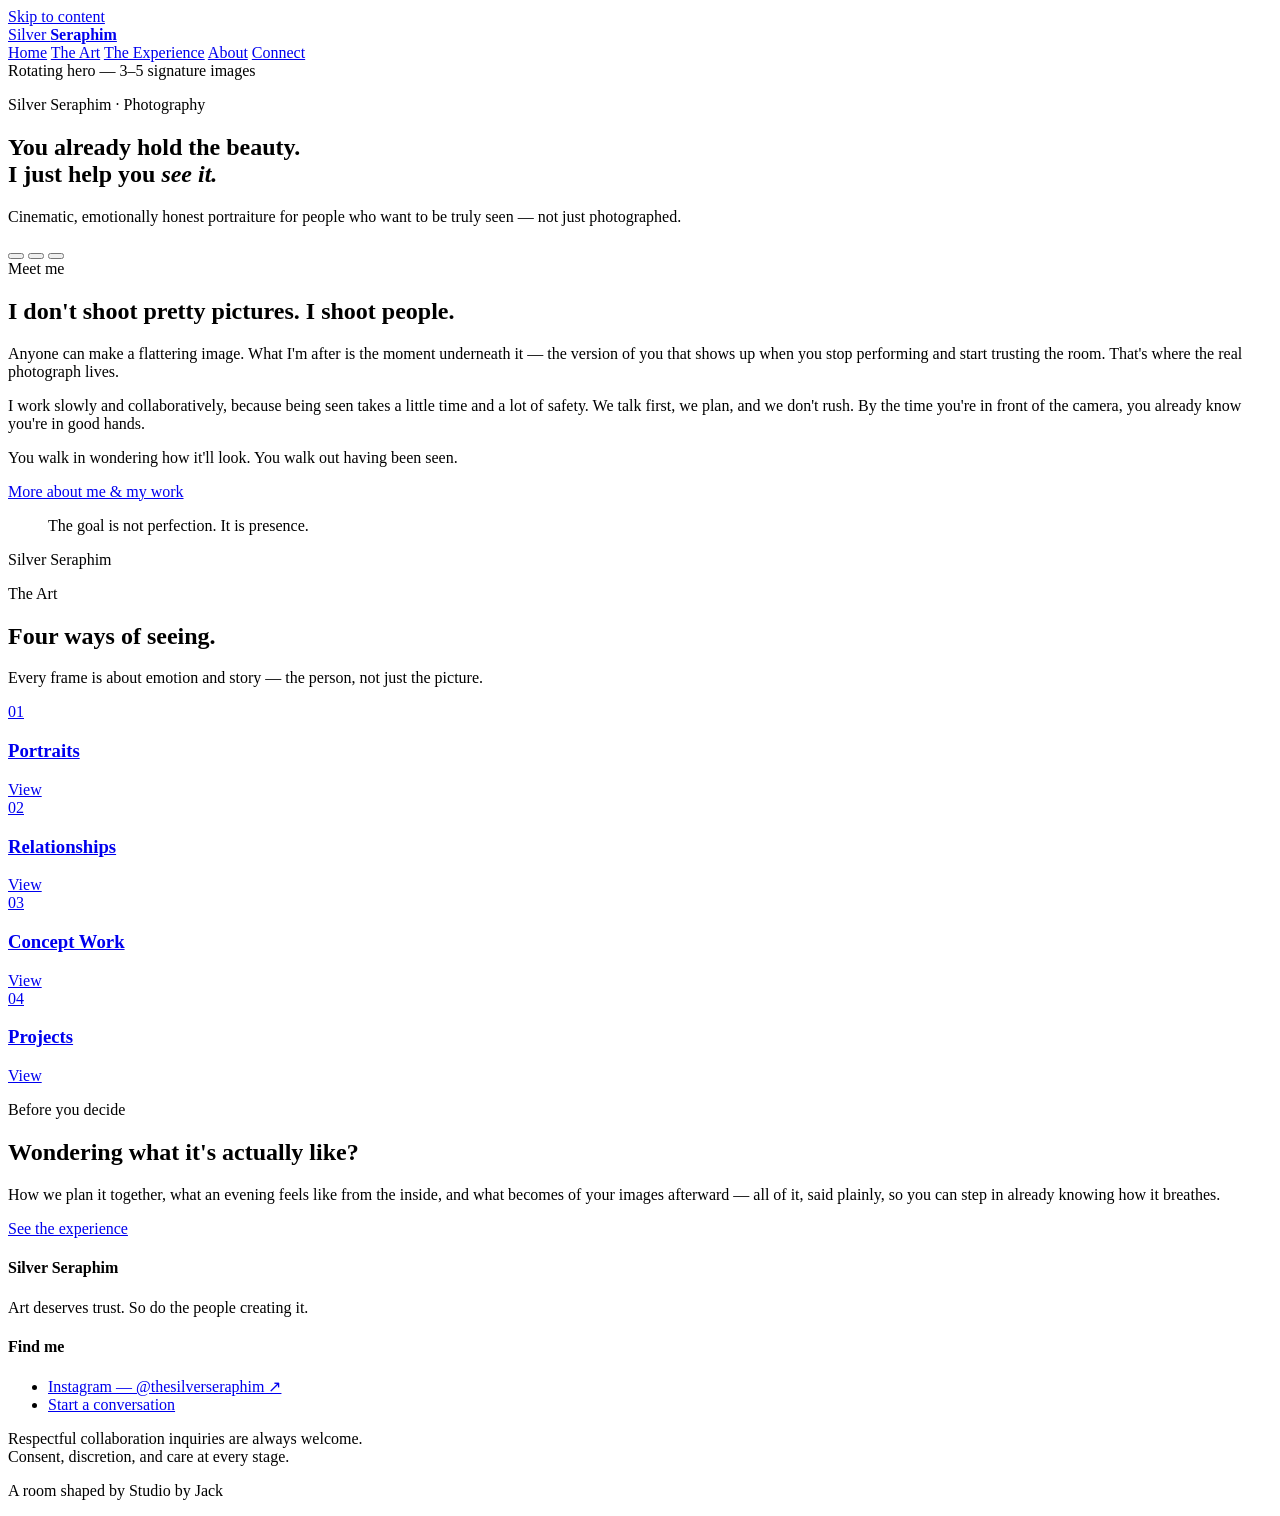
==== index.html @ 08fa0aae "Add files via upload" ====
<!DOCTYPE html>
<html lang="en">
<head>
<meta charset="UTF-8">
<meta name="viewport" content="width=device-width, initial-scale=1.0">
<title>Silver Seraphim — You, truly seen</title>
<meta name="description" content="Silver Seraphim Photography. Cinematic, emotionally honest portraiture about being seen — not just photographed.">
<link rel="preconnect" href="https://fonts.googleapis.com">
<link rel="preconnect" href="https://fonts.gstatic.com" crossorigin>
<link rel="stylesheet" href="styles.css">
</head>
<body>
<a class="skip" href="#main">Skip to content</a>

<header class="wrap">
  <div class="mast">
    <a class="name" href="index.html">Silver <b>Seraphim</b></a>
    <nav class="nav-5" aria-label="Primary">
      <a href="index.html" aria-current="page">Home</a>
      <a href="art.html">The Art</a>
      <a href="experience.html">The Experience</a>
      <a href="about.html">About</a>
      <a href="connect.html">Connect</a>
    </nav>
  </div>
</header>

<main id="main">

  <section class="hero-stage" aria-label="Featured work">
    <div class="hero-slides" id="heroSlides">
      <!-- Replace each data-empty div with: <div class="hero-slide" style="background-image:url('images/hero-1.jpg')"></div> -->
      <div class="hero-slide is-active" data-empty></div>
      <div class="hero-slide" data-empty></div>
      <div class="hero-slide" data-empty></div>
    </div>
    <div class="hero-scrim"></div>
    <span class="slot-note">Rotating hero — 3–5 signature images</span>
    <div class="wrap hero-copy">
      <p class="eyebrow">Silver Seraphim · Photography</p>
      <h1 class="display">You already hold the beauty.<br>I just help you <em>see it.</em></h1>
      <p class="lede">Cinematic, emotionally honest portraiture for people who want to be truly seen — not just photographed.</p>
    </div>
    <div class="hero-dots" id="heroDots" role="tablist" aria-label="Hero slides">
      <button role="tab" aria-current="true" aria-label="Slide 1"></button>
      <button role="tab" aria-current="false" aria-label="Slide 2"></button>
      <button role="tab" aria-current="false" aria-label="Slide 3"></button>
    </div>
  </section>

  <section class="meet" aria-labelledby="meet-h">
    <div class="wrap">
      <div class="meet-portrait" data-empty>
        <!-- <img src="images/silver-portrait.jpg" alt="Silver Seraphim"> -->
      </div>
      <div class="meet-body">
        <span class="eyebrow">Meet me</span>
        <h2 id="meet-h">I don't shoot pretty pictures. I shoot people.</h2>
        <p>Anyone can make a flattering image. What I'm after is the moment underneath it — the version of you that shows up when you stop performing and start trusting the room. That's where the real photograph lives.</p>
        <p>I work slowly and collaboratively, because being seen takes a little time and a lot of safety. We talk first, we plan, and we don't rush. By the time you're in front of the camera, you already know you're in good hands.</p>
        <p class="signoff">You walk in wondering how it'll look. You walk out having been seen.</p>
        <a class="more" href="about.html">More about me &amp; my work</a>
      </div>
    </div>
  </section>

  <section class="creed" aria-label="Statement">
    <div class="wrap">
      <blockquote class="display">The goal is not perfection. It is presence.</blockquote>
      <p class="by">Silver Seraphim</p>
    </div>
  </section>

  <section class="wrap section" id="art-preview" aria-labelledby="art-h">
    <div class="section-head">
      <span class="eyebrow">The Art</span>
      <h2 id="art-h">Four ways of seeing.</h2>
      <p class="note">Every frame is about emotion and story — the person, not just the picture.</p>
    </div>
    <div class="gal-cats">
      <a class="gal-cat" data-empty href="portraits.html">
        <div class="gal-cat-scrim"></div>
        <div class="gal-cat-label"><span class="n">01</span><h3>Portraits</h3></div>
        <span class="enter-tag">View</span>
      </a>
      <a class="gal-cat" data-empty href="relationships.html">
        <div class="gal-cat-scrim"></div>
        <div class="gal-cat-label"><span class="n">02</span><h3>Relationships</h3></div>
        <span class="enter-tag">View</span>
      </a>
      <a class="gal-cat" data-empty href="concept.html">
        <div class="gal-cat-scrim"></div>
        <div class="gal-cat-label"><span class="n">03</span><h3>Concept Work</h3></div>
        <span class="enter-tag">View</span>
      </a>
      <a class="gal-cat" data-empty href="projects.html">
        <div class="gal-cat-scrim"></div>
        <div class="gal-cat-label"><span class="n">04</span><h3>Projects</h3></div>
        <span class="enter-tag">View</span>
      </a>
    </div>
  </section>

  <section class="toward" aria-labelledby="toward-h">
    <div class="wrap">
      <p class="eyebrow">Before you decide</p>
      <h2 id="toward-h">Wondering what it's actually like?</h2>
      <p>How we plan it together, what an evening feels like from the inside, and what becomes of your images afterward — all of it, said plainly, so you can step in already knowing how it breathes.</p>
      <a class="toward-link" href="experience.html">See the experience</a>
    </div>
  </section>

</main>

<footer class="foot">
  <div class="wrap">
    <div class="foot-grid">
      <div>
        <h4>Silver Seraphim</h4>
        <p class="credo">Art deserves trust. So do the people creating it.</p>
      </div>
      <div>
        <h4>Find me</h4>
        <ul class="socials">
          <li><a href="https://instagram.com/thesilverseraphim" target="_blank" rel="noopener noreferrer">Instagram — @thesilverseraphim ↗</a></li>
          <li><a href="connect.html">Start a conversation</a></li>
        </ul>
        <p class="fine">Respectful collaboration inquiries are always welcome.<br>Consent, discretion, and care at every stage.</p>
        <p class="studio">A room shaped by Studio by Jack</p>
      </div>
    </div>
  </div>
</footer>

<script>
  (function(){
    var slides = Array.prototype.slice.call(document.querySelectorAll('#heroSlides .hero-slide'));
    var dots = Array.prototype.slice.call(document.querySelectorAll('#heroDots button'));
    if(!slides.length) return;
    var i = 0, timer;
    function go(n){
      slides[i].classList.remove('is-active');
      if(dots[i]) dots[i].setAttribute('aria-current','false');
      i = (n + slides.length) % slides.length;
      slides[i].classList.add('is-active');
      if(dots[i]) dots[i].setAttribute('aria-current','true');
    }
    function start(){ timer = setInterval(function(){ go(i+1); }, 5500); }
    function reset(){ clearInterval(timer); start(); }
    dots.forEach(function(d, idx){ d.addEventListener('click', function(){ go(idx); reset(); }); });
    if(!window.matchMedia('(prefers-reduced-motion: reduce)').matches) start();
  })();
</script>

</body>
</html>
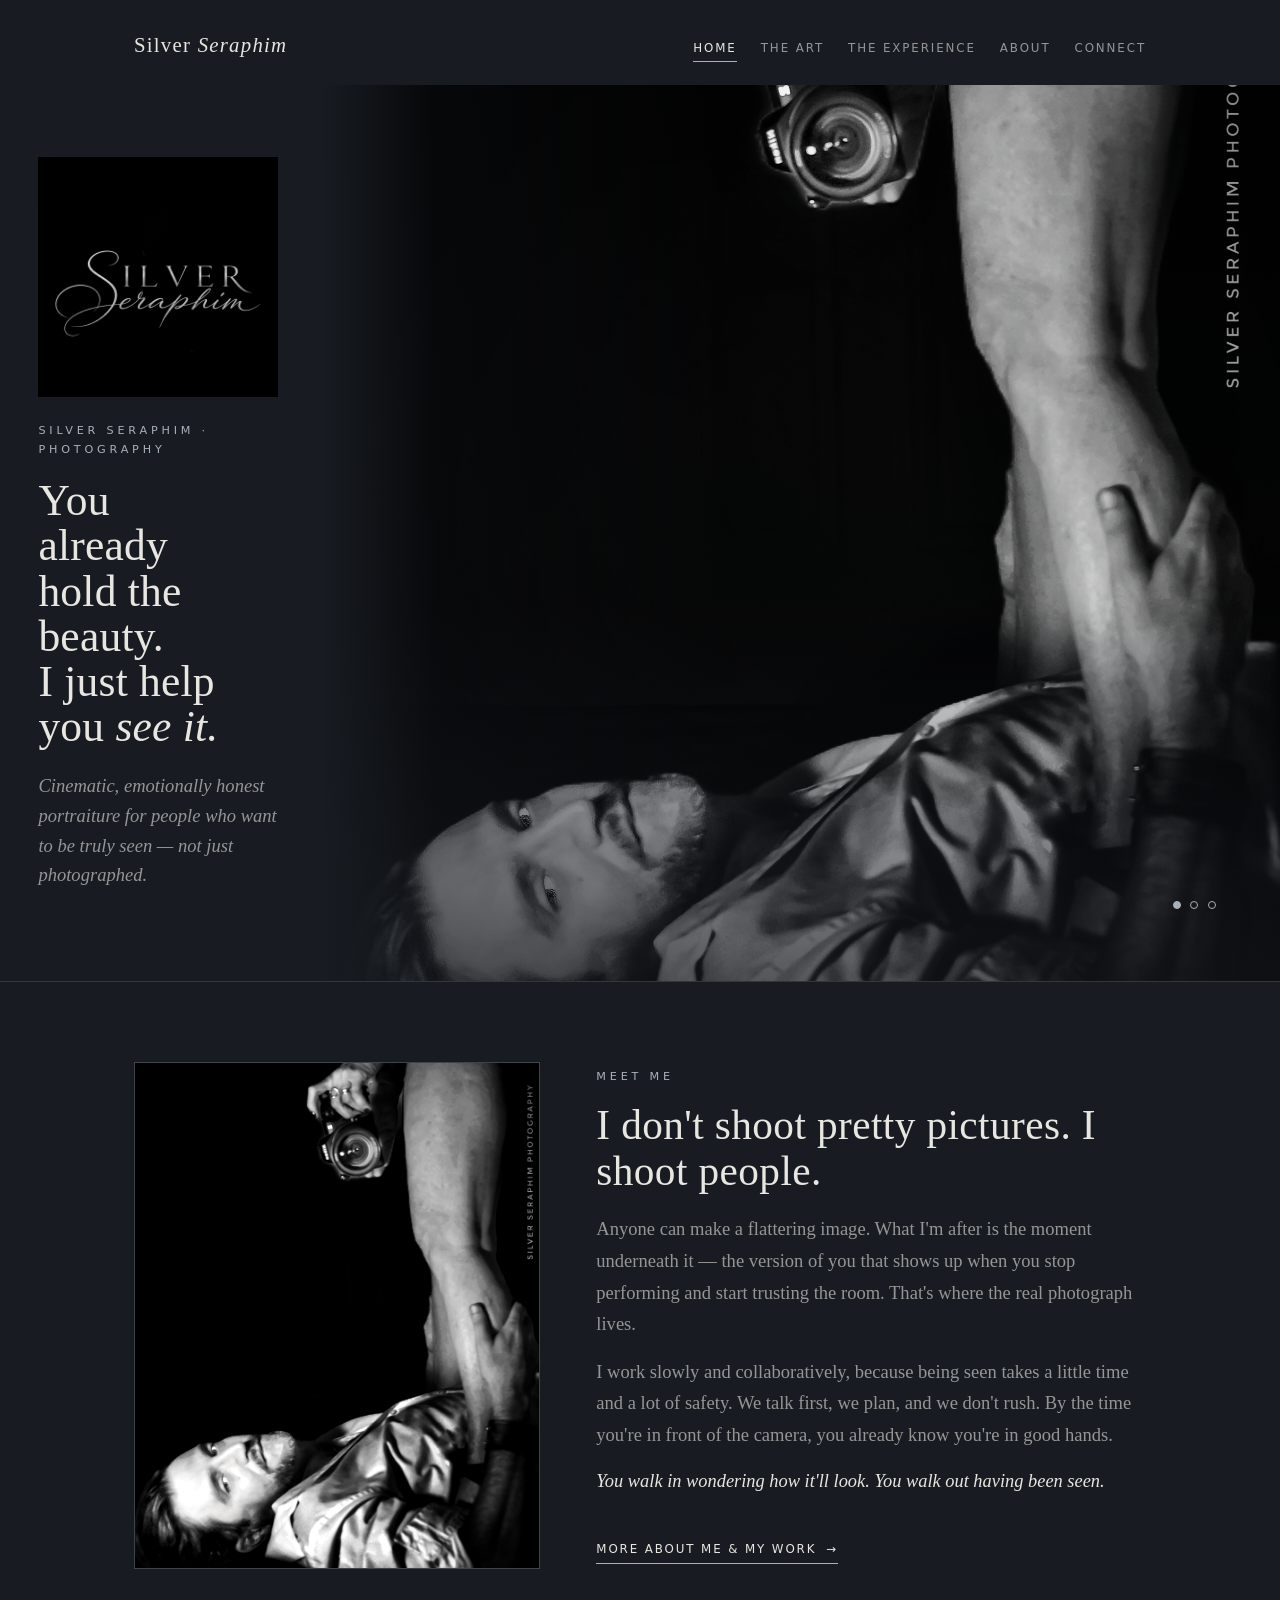
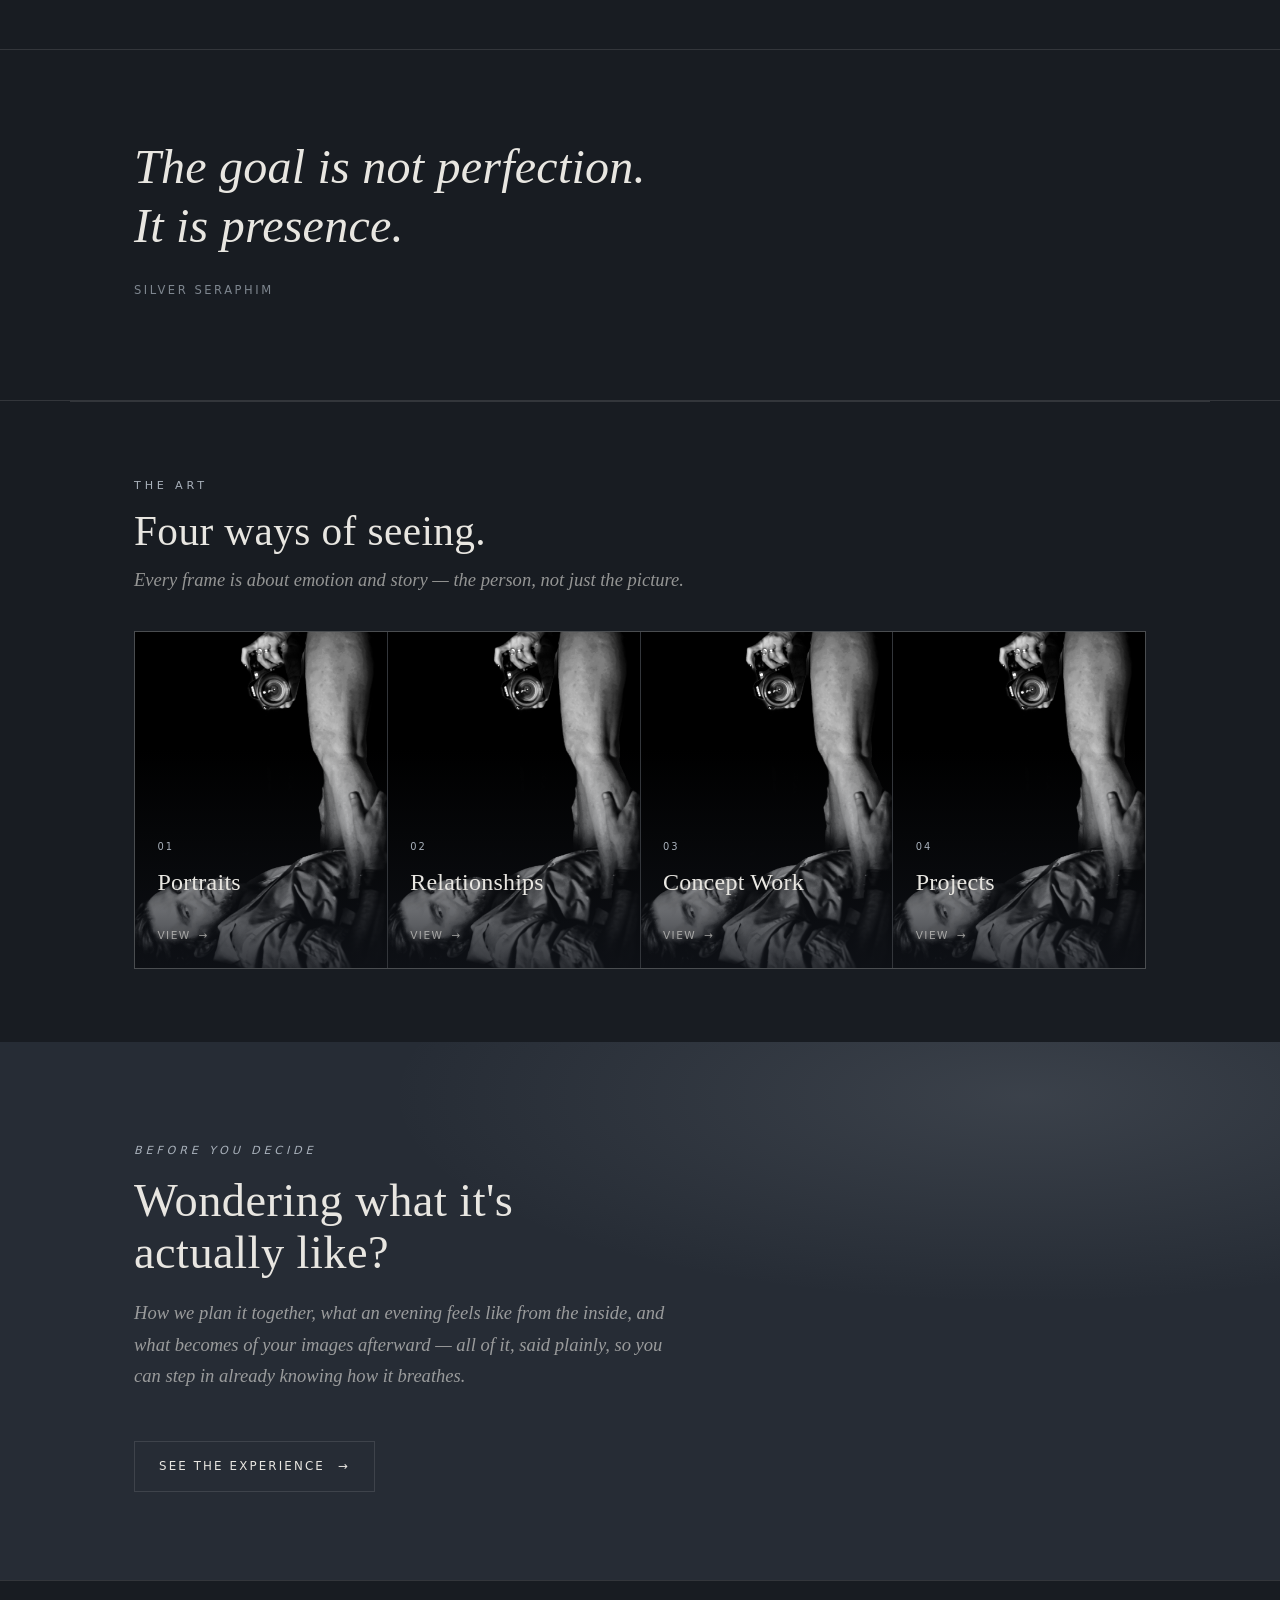
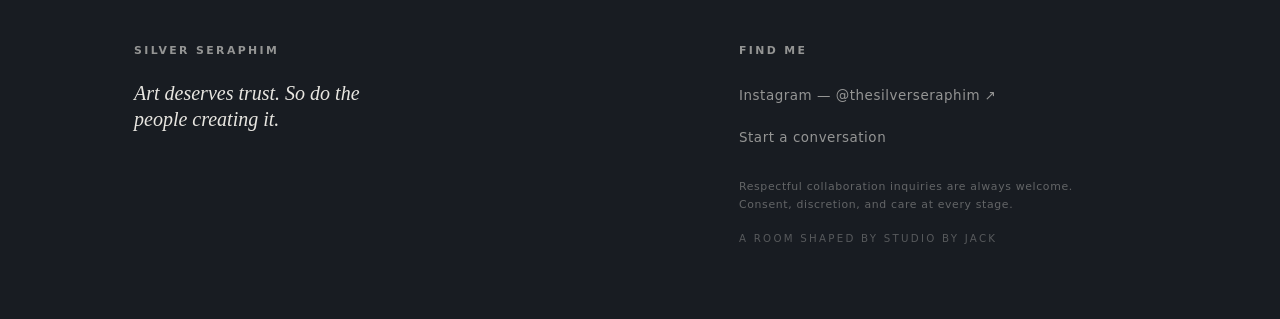
==== commit 8298ae07: "Create hero section on landing page (6a402cdf4d98cb3600087699)" ====
--- a/index.html
+++ b/index.html
@@ -29,14 +29,13 @@
 
   <section class="hero-stage" aria-label="Featured work">
     <div class="hero-slides" id="heroSlides">
-      <!-- Replace each data-empty div with: <div class="hero-slide" style="background-image:url('images/hero-1.jpg')"></div> -->
-      <div class="hero-slide is-active" data-empty></div>
-      <div class="hero-slide" data-empty></div>
-      <div class="hero-slide" data-empty></div>
+      <div class="hero-slide hero-frame-a is-active" style="background-image:url('images/perspective-hero.jpg')"></div>
+      <div class="hero-slide hero-frame-b" style="background-image:url('images/perspective-hero.jpg')"></div>
+      <div class="hero-slide hero-frame-c" style="background-image:url('images/perspective-hero.jpg')"></div>
     </div>
     <div class="hero-scrim"></div>
-    <span class="slot-note">Rotating hero — 3–5 signature images</span>
     <div class="wrap hero-copy">
+      <img class="hero-logo" src="logo-wordmark.png" alt="The Silver Seraphim">
       <p class="eyebrow">Silver Seraphim · Photography</p>
       <h1 class="display">You already hold the beauty.<br>I just help you <em>see it.</em></h1>
       <p class="lede">Cinematic, emotionally honest portraiture for people who want to be truly seen — not just photographed.</p>
@@ -50,8 +49,8 @@
 
   <section class="meet" aria-labelledby="meet-h">
     <div class="wrap">
-      <div class="meet-portrait" data-empty>
-        <!-- <img src="images/silver-portrait.jpg" alt="Silver Seraphim"> -->
+      <div class="meet-portrait image-frame image-frame-portrait">
+        <img src="images/perspective-hero.jpg" alt="Silver Seraphim portrait study">
       </div>
       <div class="meet-body">
         <span class="eyebrow">Meet me</span>
@@ -78,22 +77,26 @@
       <p class="note">Every frame is about emotion and story — the person, not just the picture.</p>
     </div>
     <div class="gal-cats">
-      <a class="gal-cat" data-empty href="portraits.html">
+      <a class="gal-cat" href="portraits.html">
+        <img class="image-frame-card-a" src="images/perspective-hero.jpg" alt="Portrait work preview">
         <div class="gal-cat-scrim"></div>
         <div class="gal-cat-label"><span class="n">01</span><h3>Portraits</h3></div>
         <span class="enter-tag">View</span>
       </a>
-      <a class="gal-cat" data-empty href="relationships.html">
+      <a class="gal-cat" href="relationships.html">
+        <img class="image-frame-card-b" src="images/perspective-hero.jpg" alt="Relationship work preview">
         <div class="gal-cat-scrim"></div>
         <div class="gal-cat-label"><span class="n">02</span><h3>Relationships</h3></div>
         <span class="enter-tag">View</span>
       </a>
-      <a class="gal-cat" data-empty href="concept.html">
+      <a class="gal-cat" href="concept.html">
+        <img class="image-frame-card-c" src="images/perspective-hero.jpg" alt="Concept work preview">
         <div class="gal-cat-scrim"></div>
         <div class="gal-cat-label"><span class="n">03</span><h3>Concept Work</h3></div>
         <span class="enter-tag">View</span>
       </a>
-      <a class="gal-cat" data-empty href="projects.html">
+      <a class="gal-cat" href="projects.html">
+        <img class="image-frame-card-d" src="images/perspective-hero.jpg" alt="Project work preview">
         <div class="gal-cat-scrim"></div>
         <div class="gal-cat-label"><span class="n">04</span><h3>Projects</h3></div>
         <span class="enter-tag">View</span>
--- a/styles.css
+++ b/styles.css
@@ -0,0 +1,443 @@
+/* =========================================================
+   SILVER SERAPHIM — shared design system
+   Capturing art intentionally. Revealing the beauty within.
+   Her own world: moonlight on slate. Cool, austere, reverent.
+   Three rooms: the image (public) → the threshold → Deeper.
+   NOT Jack's Ink/Bone/Oxblood. Where he is candle, she is moonlight.
+   ========================================================= */
+
+@import url('https://fonts.googleapis.com/css2?family=Cormorant+Garamond:ital,wght@0,300;0,400;0,500;1,300;1,400&family=Lora:ital,wght@0,400;0,500;1,400&family=Montserrat:wght@300;400;500;600&display=swap');
+
+:root{
+  /* moonlight on slate — her ground */
+  --slate:      #181C22;   /* deep cool ground */
+  --slate-2:    #1F242C;   /* lifted panel */
+  --slate-3:    #262C35;   /* card */
+  --oyster:     #E8E6E1;   /* cool off-white text (NOT warm bone) */
+  --oyster-dim: rgba(232,230,225,0.60);
+  --oyster-faint:rgba(232,230,225,0.12);
+  --oyster-subtle:rgba(232,230,225,0.05);
+  /* silver restraint — the single accent. pewter, not chrome, never gold */
+  --silver:     #A8B0BA;   /* cool pewter */
+  --silver-lo:  #7E868F;   /* recessed */
+  --silver-glow:rgba(168,176,186,0.16);
+  --rule:       rgba(232,230,225,0.13);
+
+  --serif: 'Cormorant Garamond', Georgia, serif;
+  --read:  'Lora', Georgia, serif;
+  --sans:  'Montserrat', system-ui, sans-serif;
+
+  --measure: 38rem;
+  --gutter: clamp(1.25rem, 5vw, 4rem);
+  --max-w: 1140px;
+  --ease: cubic-bezier(.22,.7,.2,1);
+}
+
+*{box-sizing:border-box}
+html{-webkit-text-size-adjust:100%}
+body{
+  margin:0;background:var(--slate);color:var(--oyster);
+  font-family:var(--read);
+  font-size:clamp(1.02rem,.97rem + .3vw,1.16rem);line-height:1.7;
+  -webkit-font-smoothing:antialiased;text-rendering:optimizeLegibility;
+}
+::selection{background:var(--silver);color:var(--slate)}
+a{color:inherit}
+img{max-width:100%;display:block}
+
+/* type roles */
+.eyebrow{
+  font-family:var(--sans);font-weight:500;font-size:.7rem;
+  letter-spacing:.34em;text-transform:uppercase;color:var(--silver);
+}
+.display{
+  font-family:var(--serif);font-weight:300;line-height:1.04;letter-spacing:.005em;
+}
+em,.italic{font-style:italic}
+
+.wrap{width:100%;max-width:var(--max-w);margin-inline:auto;padding-inline:var(--gutter)}
+.read{max-width:var(--measure)}
+
+.skip{position:absolute;left:-999px;top:0;background:var(--oyster);color:var(--slate);padding:.6rem 1rem;z-index:60}
+.skip:focus{left:.5rem;top:.5rem}
+
+/* ---- masthead ---- */
+.mast{display:flex;align-items:baseline;justify-content:space-between;gap:1.5rem;
+  padding-block:1.7rem 1.4rem;border-bottom:1px solid var(--rule)}
+.mast a{text-decoration:none}
+.mast .name{font-family:var(--serif);font-weight:400;font-size:1.3rem;letter-spacing:.06em}
+.mast .name b{font-weight:400;font-style:italic}
+.mast nav{display:flex;gap:1.7rem;font-family:var(--sans);font-size:.74rem;
+  letter-spacing:.16em;text-transform:uppercase}
+.mast nav a{color:var(--oyster-dim);text-decoration:none;position:relative;padding-bottom:.25rem;transition:color .3s}
+.mast nav a:hover,.mast nav a:focus-visible{color:var(--oyster)}
+.mast nav a::after{content:"";position:absolute;left:0;bottom:0;width:0;height:1px;background:var(--silver);transition:width .35s var(--ease)}
+.mast nav a:hover::after,.mast nav a:focus-visible::after{width:100%}
+.mast nav a[aria-current]{color:var(--oyster)}
+.mast nav a[aria-current]::after{width:100%}
+
+/* ---- hero ---- */
+.hero{padding-block:clamp(4rem,10vw,8rem) clamp(2.5rem,6vw,4.5rem);position:relative}
+.hero .eyebrow{margin-bottom:1.6rem}
+.hero .display{font-size:clamp(2.6rem,6.5vw,5rem);max-width:15ch}
+.hero .lede{margin-top:1.8rem;max-width:34rem;color:var(--oyster-dim);
+  font-family:var(--read);font-style:italic;font-size:clamp(1.1rem,1rem + .4vw,1.32rem)}
+.hero .tagline{margin-top:1.4rem;font-family:var(--sans);font-size:.72rem;
+  letter-spacing:.24em;text-transform:uppercase;color:var(--silver-lo)}
+
+/* ---- section frame ---- */
+.section{padding-block:clamp(3rem,6vw,4.6rem);border-top:1px solid var(--rule)}
+.section-head{margin-bottom:2.2rem}
+.section-head .eyebrow{display:block;margin-bottom:.9rem}
+.section-head h2{font-family:var(--serif);font-weight:300;font-size:clamp(1.8rem,1.3rem + 1.6vw,2.7rem);
+  margin:0;letter-spacing:.01em;line-height:1.1}
+.section-head .note{font-style:italic;color:var(--oyster-dim);margin-top:.6rem}
+
+/* ---- the creed / pull-quote ---- */
+.creed{border-top:1px solid var(--rule);border-bottom:1px solid var(--rule)}
+.creed .wrap{padding-block:clamp(3.5rem,8vw,5.5rem)}
+.creed blockquote{margin:0;font-family:var(--serif);font-weight:300;font-style:italic;
+  font-size:clamp(1.7rem,1.2rem + 2.4vw,3rem);line-height:1.22;letter-spacing:.005em;max-width:22ch}
+.creed .by{margin-top:1.6rem;font-family:var(--sans);font-size:.72rem;letter-spacing:.22em;
+  text-transform:uppercase;color:var(--silver-lo)}
+
+/* ---- expectations / promises list ---- */
+.promises{display:grid;gap:1px;background:var(--rule);border:1px solid var(--rule);margin-top:.5rem}
+@media(min-width:760px){.promises{grid-template-columns:1fr 1fr}}
+.promise{background:var(--slate-2);padding:1.7rem 1.6rem;display:flex;flex-direction:column;gap:.5rem}
+.promise h3{font-family:var(--serif);font-weight:400;font-size:1.3rem;margin:0;letter-spacing:.01em}
+.promise p{margin:0;color:var(--oyster-dim);font-size:.96rem;line-height:1.65}
+.promise .mark{font-family:var(--sans);font-size:.64rem;letter-spacing:.2em;text-transform:uppercase;color:var(--silver)}
+
+/* ---- boundaries band (the quiet legal-as-care) ---- */
+.boundaries{background:var(--slate-2)}
+.boundaries .wrap{padding-block:clamp(2.8rem,6vw,4.2rem)}
+.boundaries ul{list-style:none;margin:1.4rem 0 0;padding:0;display:grid;gap:1rem;max-width:46rem}
+.boundaries li{position:relative;padding-left:1.8rem;color:var(--oyster-dim);font-size:1rem;line-height:1.6}
+.boundaries li::before{content:"";position:absolute;left:0;top:.7rem;width:1rem;height:1px;background:var(--silver);opacity:.7}
+.boundaries li em{color:var(--oyster);font-style:italic}
+
+/* ---- the threshold acknowledgment (public → closer) ---- */
+.toward{position:relative;overflow:hidden;background:var(--slate-3)}
+.toward .wrap{padding-block:clamp(3.2rem,8vw,5.5rem);position:relative;z-index:2}
+.toward::before{content:"";position:absolute;inset:0;z-index:1;pointer-events:none;
+  background:radial-gradient(90% 70% at 80% 10%,var(--silver-glow) 0%,transparent 55%)}
+.toward .eyebrow{color:var(--silver)}
+.toward h2{font-family:var(--serif);font-weight:300;font-size:clamp(1.8rem,1.3rem + 2vw,2.9rem);
+  line-height:1.12;margin:.9rem 0 1rem;max-width:18ch;letter-spacing:.01em}
+.toward p{max-width:34rem;color:var(--oyster-dim);font-style:italic}
+.toward .toward-link{margin-top:1.9rem;display:inline-flex;align-items:center;gap:.8rem;
+  font-family:var(--sans);font-size:.74rem;letter-spacing:.18em;text-transform:uppercase;color:var(--oyster);
+  text-decoration:none;padding:.9rem 1.5rem;border:1px solid var(--oyster-faint);
+  transition:border-color .35s,background .35s,gap .35s}
+.toward .toward-link:hover,.toward .toward-link:focus-visible{border-color:var(--silver);background:var(--silver-glow);gap:1.2rem}
+.toward .toward-link::after{content:"\2192"}
+
+/* ---- footer ---- */
+.foot{background:var(--slate);border-top:1px solid var(--rule)}
+.foot .wrap{padding-block:clamp(2.8rem,6vw,3.8rem)}
+.foot-grid{display:grid;gap:2.2rem}
+@media(min-width:760px){.foot-grid{grid-template-columns:1.4fr 1fr}}
+.foot h4{font-family:var(--sans);font-size:.68rem;letter-spacing:.22em;text-transform:uppercase;color:var(--oyster-dim);margin:0 0 1.1rem;font-weight:600}
+.foot .credo{font-family:var(--serif);font-style:italic;font-size:1.25rem;max-width:24ch;line-height:1.3}
+.foot .socials{list-style:none;margin:0;padding:0;display:flex;flex-direction:column;gap:.7rem}
+.foot .socials a{text-decoration:none;color:var(--oyster-dim);font-family:var(--sans);font-size:.84rem;letter-spacing:.04em;transition:color .25s}
+.foot .socials a:hover,.foot .socials a:focus-visible{color:var(--silver)}
+.foot .fine{margin-top:1.6rem;font-family:var(--sans);font-size:.68rem;letter-spacing:.06em;color:var(--oyster-dim);opacity:.6;line-height:1.7}
+.foot .studio{margin-top:1rem;font-family:var(--sans);font-size:.64rem;letter-spacing:.22em;text-transform:uppercase;color:var(--oyster-dim);opacity:.5}
+
+/* =========================================================
+   THRESHOLD  (closer.html)
+   ========================================================= */
+body.threshold{background:#13161B}
+.thresh-stage{min-height:76vh;display:flex;align-items:center;padding-block:clamp(3rem,9vw,6rem)}
+.thresh-inner{max-width:40rem}
+.thresh-inner .eyebrow{color:var(--silver)}
+.thresh-inner h1{font-family:var(--serif);font-weight:300;font-style:italic;
+  font-size:clamp(2.2rem,1.5rem + 3vw,3.7rem);line-height:1.1;color:var(--oyster);
+  margin:1.1rem 0 1.5rem;letter-spacing:.01em}
+.thresh-inner .say{font-size:clamp(1.06rem,1rem + .4vw,1.24rem);color:var(--oyster-dim);max-width:34rem}
+.thresh-inner .say + .say{margin-top:1.1rem}
+.thresh-inner .say em{color:var(--silver);font-style:italic}
+.cross{margin-top:2.6rem;display:flex;flex-direction:column;gap:1.1rem}
+.cross-line{display:flex;align-items:flex-start;gap:.9rem;font-style:italic;color:var(--oyster-dim);font-size:1rem}
+.cross-line::before{content:"";margin-top:.7rem;width:1.4rem;height:1px;background:var(--silver);flex:none;opacity:.7}
+.cross-actions{margin-top:2.5rem;display:flex;gap:1.5rem;align-items:center;flex-wrap:wrap}
+.enter{display:inline-flex;align-items:center;gap:.9rem;font-family:var(--sans);font-size:.78rem;
+  letter-spacing:.18em;text-transform:uppercase;color:var(--slate);background:var(--silver);
+  text-decoration:none;padding:1rem 1.7rem;transition:gap .3s var(--ease),background .3s}
+.enter:hover,.enter:focus-visible{gap:1.3rem;background:var(--oyster)}
+.enter::after{content:"\2192"}
+.stay{font-family:var(--sans);font-size:.74rem;letter-spacing:.14em;text-transform:uppercase;
+  color:var(--oyster-dim);text-decoration:none;border-bottom:1px solid transparent;padding-bottom:.15rem;transition:color .25s,border-color .25s}
+.stay:hover,.stay:focus-visible{color:var(--oyster);border-color:var(--oyster-faint)}
+
+/* =========================================================
+   DEEPER  (deeper.html) — the practice, the working intimacy
+   ========================================================= */
+body.deeper{background:#101319}
+.deeper-hero{padding-block:clamp(3rem,8vw,5.5rem) clamp(2rem,5vw,3.5rem)}
+.deeper-hero .eyebrow{color:var(--silver)}
+.deeper-hero h1{font-family:var(--serif);font-weight:300;font-size:clamp(2.6rem,1.7rem + 3.4vw,4.4rem);
+  color:var(--oyster);margin:1rem 0 1.2rem;letter-spacing:.01em;line-height:1.02}
+.deeper-hero .frame{max-width:42rem;font-style:italic;color:var(--oyster-dim);font-size:clamp(1.08rem,1rem + .4vw,1.26rem)}
+
+/* the run of show — a real timeline */
+.timeline{margin-top:.5rem;border-left:1px solid var(--rule);padding-left:0}
+.tl{position:relative;padding:1.4rem 0 1.4rem 2rem;border-bottom:1px solid var(--oyster-subtle)}
+.tl:last-child{border-bottom:none}
+.tl::before{content:"";position:absolute;left:-4px;top:1.85rem;width:7px;height:7px;border-radius:50%;background:var(--silver)}
+.tl .t{font-family:var(--sans);font-size:.7rem;letter-spacing:.16em;text-transform:uppercase;color:var(--silver)}
+.tl h3{font-family:var(--serif);font-weight:400;font-size:1.45rem;margin:.3rem 0 .3rem;letter-spacing:.01em}
+.tl p{margin:0;color:var(--oyster-dim);font-size:.96rem;line-height:1.6}
+
+/* phase cards (what to expect / after) */
+.phases{display:grid;gap:1px;background:var(--rule);border:1px solid var(--rule);margin-top:.5rem}
+@media(min-width:820px){.phases{grid-template-columns:repeat(3,1fr)}}
+.phase{background:var(--slate-2);padding:1.8rem 1.6rem;display:flex;flex-direction:column;gap:.6rem}
+.phase .n{font-family:var(--sans);font-size:.64rem;letter-spacing:.2em;text-transform:uppercase;color:var(--silver)}
+.phase h3{font-family:var(--serif);font-weight:400;font-size:1.35rem;margin:0;letter-spacing:.01em}
+.phase p{margin:0;color:var(--oyster-dim);font-size:.95rem;line-height:1.62}
+
+/* the centerpiece — between the poses */
+.between{border-top:1px solid var(--rule);border-bottom:1px solid var(--rule);background:var(--slate-2)}
+.between .wrap{padding-block:clamp(3.5rem,8vw,5.5rem);text-align:center}
+.between blockquote{margin:0 auto;font-family:var(--serif);font-weight:300;font-style:italic;
+  font-size:clamp(1.6rem,1.2rem + 2vw,2.7rem);line-height:1.24;max-width:24ch}
+.between .by{margin-top:1.4rem;font-family:var(--sans);font-size:.7rem;letter-spacing:.22em;text-transform:uppercase;color:var(--silver-lo)}
+
+.deeper-note{padding-block:clamp(2.4rem,6vw,4rem)}
+.deeper-note p{max-width:42rem;font-style:italic;color:var(--oyster-dim)}
+.deeper-note .back{margin-top:1.6rem;display:inline-flex;gap:.7rem;align-items:center;
+  font-family:var(--sans);font-size:.74rem;letter-spacing:.14em;text-transform:uppercase;color:var(--oyster-dim);
+  text-decoration:none;transition:color .25s,gap .25s}
+.deeper-note .back:hover,.deeper-note .back:focus-visible{color:var(--oyster);gap:1rem}
+.deeper-note .back::before{content:"\2190"}
+
+/* =========================================================
+   BOOKING (intake) — open-ended question FIRST, then name/email
+   ========================================================= */
+.book{border-top:1px solid var(--rule)}
+.book .wrap{padding-block:clamp(3rem,7vw,5rem)}
+.book-head h2{font-family:var(--serif);font-weight:300;font-size:clamp(1.8rem,1.3rem + 1.6vw,2.6rem);margin:0;letter-spacing:.01em}
+.book-head .eyebrow{display:block;margin-bottom:.9rem;color:var(--silver)}
+.book-head .note{font-style:italic;color:var(--oyster-dim);margin-top:.7rem;max-width:38rem}
+.intake{margin-top:2.2rem;max-width:40rem;display:flex;flex-direction:column;gap:1.5rem}
+.field label{display:block;font-family:var(--sans);font-size:.72rem;letter-spacing:.14em;text-transform:uppercase;color:var(--oyster-dim);margin-bottom:.55rem}
+.field .hint{font-family:var(--read);text-transform:none;letter-spacing:0;font-style:italic;color:var(--silver-lo);font-size:.92rem;margin-top:.2rem}
+.field input,.field textarea{width:100%;background:var(--slate-2);border:1px solid var(--rule);color:var(--oyster);
+  font-family:var(--read);font-size:1rem;padding:.85rem .95rem;transition:border-color .25s}
+.field textarea{min-height:7rem;resize:vertical;line-height:1.6}
+.field input:focus,.field textarea:focus{outline:none;border-color:var(--silver)}
+.field input::placeholder,.field textarea::placeholder{color:var(--oyster-dim);opacity:.5}
+.intake .send{align-self:flex-start;background:var(--silver);color:var(--slate);border:none;
+  font-family:var(--sans);font-size:.76rem;letter-spacing:.16em;text-transform:uppercase;
+  padding:.95rem 1.7rem;cursor:pointer;transition:background .25s}
+.intake .send:hover{background:var(--oyster)}
+.intake .privacy{font-family:var(--sans);font-size:.7rem;letter-spacing:.04em;color:var(--oyster-dim);opacity:.6;line-height:1.6}
+
+/* a11y + motion */
+:focus-visible{outline:2px solid var(--silver);outline-offset:3px}
+@media (prefers-reduced-motion:reduce){*{transition:none!important;animation:none!important}}
+@media(max-width:560px){
+  .mast{flex-direction:column;align-items:flex-start;gap:.9rem}
+  .mast nav{gap:1.2rem;flex-wrap:wrap}
+  .cross-actions{flex-direction:column;align-items:flex-start;gap:1rem}
+  .enter{width:100%;justify-content:center}
+}
+
+/* =========================================================
+   RESTRUCTURE — five-page site
+   Home (rotating hero + meet me) · The Art (galleries) ·
+   The Experience · About · Connect
+   Thesis: she sees people, so they walk away being seen.
+   ========================================================= */
+
+/* ---- five-page nav fits more items ---- */
+.mast nav.nav-5{gap:1.5rem}
+@media(max-width:840px){.mast nav.nav-5{gap:1.1rem}}
+
+/* ---- ROTATING HERO (image-ready) ---- */
+.hero-stage{
+  position:relative;min-height:clamp(30rem,82vh,52rem);
+  display:flex;align-items:stretch;overflow:hidden;
+  margin-top:-1px;
+  background:var(--slate);
+}
+.hero-slides{position:absolute;inset:0 0 0 25%;z-index:0}
+.hero-slide{
+  position:absolute;inset:0;opacity:0;
+  background-size:cover;background-position:center;
+  transition:opacity 1.6s var(--ease);
+}
+.hero-slide.is-active{opacity:1}
+.hero-frame-a{background-position:center 58%}
+.hero-frame-b{background-position:center 72%;filter:saturate(.92) contrast(1.05)}
+.hero-frame-c{background-position:center 42%;filter:saturate(.82) brightness(.92)}
+/* graceful empty state — a slate gradient "frame" until images load */
+.hero-slide[data-empty]{
+  background:
+    radial-gradient(120% 90% at 70% 20%, rgba(168,176,186,0.10) 0%, transparent 55%),
+    linear-gradient(165deg, #1F242C 0%, #13161B 70%);
+}
+.hero-scrim{
+  position:absolute;inset:0;z-index:1;pointer-events:none;
+  background:
+    linear-gradient(90deg, var(--slate) 0%, var(--slate) 25%, rgba(24,28,34,0.22) 34%, transparent 56%),
+    linear-gradient(180deg, rgba(19,22,27,0.05) 0%, rgba(19,22,27,0.12) 58%, rgba(19,22,27,0.72) 100%);
+}
+.hero-stage .hero-copy{
+  position:relative;z-index:2;width:25%;min-width:18rem;margin:0;
+  padding:clamp(2.4rem,6vw,4.5rem) clamp(1.2rem,3vw,2.6rem);
+  display:flex;flex-direction:column;justify-content:flex-end;align-items:flex-start;
+}
+.hero-logo{
+  width:min(100%,15rem);height:auto;margin:0 0 1.5rem;
+  mix-blend-mode:screen;filter:saturate(.9);
+}
+.hero-stage .display{font-size:clamp(2.15rem,3.4vw,3.8rem);max-width:9ch;margin:0}
+.hero-stage .lede{margin-top:1.35rem;max-width:20rem;color:var(--oyster-dim);
+  font-style:italic;font-size:clamp(1rem,.96rem + .25vw,1.18rem);line-height:1.6}
+.hero-stage .eyebrow{margin:0 0 1.2rem}
+/* slide dots */
+.hero-dots{position:absolute;right:var(--gutter);bottom:clamp(2.5rem,6vw,4.5rem);z-index:3;display:flex;gap:.6rem}
+.hero-dots button{width:8px;height:8px;border-radius:50%;border:1px solid var(--silver);
+  background:transparent;cursor:pointer;padding:0;transition:background .3s}
+.hero-dots button[aria-current="true"]{background:var(--silver)}
+
+@media(max-width:900px){
+  .hero-stage{min-height:100svh;align-items:flex-end}
+  .hero-slides{inset:30% 0 0}
+  .hero-scrim{
+    background:
+      linear-gradient(180deg, var(--slate) 0%, rgba(24,28,34,0.98) 24%, rgba(24,28,34,0.16) 44%, rgba(19,22,27,0.72) 100%);
+  }
+  .hero-stage .hero-copy{
+    width:100%;min-width:0;padding-block:clamp(6.5rem,18vw,8.5rem) 2rem;
+    justify-content:flex-start;
+  }
+  .hero-logo{width:min(70vw,15rem);margin-bottom:1.25rem}
+  .hero-stage .display{max-width:11ch;font-size:clamp(2.3rem,11vw,4rem)}
+  .hero-stage .lede{max-width:24rem}
+}
+
+/* image-slot caption note (shows what belongs here while empty) */
+.slot-note{
+  position:absolute;z-index:3;left:var(--gutter);top:1.4rem;
+  font-family:var(--sans);font-size:.6rem;letter-spacing:.18em;text-transform:uppercase;
+  color:var(--oyster-dim);opacity:.4;
+}
+
+/* ---- MEET ME (philosophy + portrait) ---- */
+.meet{border-top:1px solid var(--rule)}
+.meet .wrap{padding-block:clamp(3rem,7vw,5rem);display:grid;gap:clamp(2rem,5vw,3.5rem);align-items:center}
+@media(min-width:820px){.meet .wrap{grid-template-columns:0.85fr 1.15fr}}
+.meet-portrait{
+  position:relative;aspect-ratio:4/5;background:var(--slate-3);overflow:hidden;
+  border:1px solid var(--rule);
+}
+.meet-portrait img{width:100%;height:100%;object-fit:cover;display:block}
+.image-frame img,
+.gal-cat img,
+.shot img{filter:saturate(.86) contrast(1.04)}
+.image-frame-portrait img{object-position:center 76%}
+.image-frame-about img{object-position:center 68%}
+.image-frame-card-a{object-position:center 72%}
+.image-frame-card-b{object-position:center 36%}
+.image-frame-card-c{object-position:center 55%}
+.image-frame-card-d{object-position:center 84%}
+.meet-portrait[data-empty]::after{
+  content:"Portrait of Silver";position:absolute;inset:0;display:flex;align-items:center;justify-content:center;
+  font-family:var(--sans);font-size:.66rem;letter-spacing:.2em;text-transform:uppercase;color:var(--oyster-dim);opacity:.4;
+  background:radial-gradient(110% 80% at 50% 30%, rgba(168,176,186,0.08) 0%, transparent 60%);
+}
+.meet-body .eyebrow{display:block;margin-bottom:1rem}
+.meet-body h2{font-family:var(--serif);font-weight:300;font-size:clamp(1.8rem,1.3rem + 1.6vw,2.6rem);margin:0 0 1.2rem;letter-spacing:.01em;line-height:1.12}
+.meet-body p{color:var(--oyster-dim);margin:0 0 1rem;max-width:40rem}
+.meet-body p:last-child{margin-bottom:0}
+.meet-body .signoff{font-family:var(--serif);font-style:italic;color:var(--oyster);font-size:1.15rem;margin-top:.4rem}
+.meet-body .more{margin-top:1.6rem;display:inline-flex;align-items:center;gap:.6rem;
+  font-family:var(--sans);font-size:.74rem;letter-spacing:.16em;text-transform:uppercase;color:var(--oyster);
+  text-decoration:none;border-bottom:1px solid var(--silver);padding-bottom:.25rem;transition:gap .3s}
+.meet-body .more:hover,.meet-body .more:focus-visible{gap:1rem}
+.meet-body .more::after{content:"\2192"}
+
+/* ---- GALLERY CATEGORY LINKS (home + The Art hub) ---- */
+.gal-cats{display:grid;gap:1px;background:var(--rule);border:1px solid var(--rule);margin-top:.5rem}
+@media(min-width:640px){.gal-cats{grid-template-columns:1fr 1fr}}
+@media(min-width:980px){.gal-cats{grid-template-columns:repeat(4,1fr)}}
+.gal-cat{
+  position:relative;display:flex;flex-direction:column;justify-content:flex-end;
+  aspect-ratio:3/4;background:var(--slate-3);overflow:hidden;text-decoration:none;color:inherit;
+  transition:transform .4s var(--ease);
+}
+.gal-cat img{position:absolute;inset:0;width:100%;height:100%;object-fit:cover;z-index:0;
+  transition:transform .6s var(--ease),opacity .4s}
+.gal-cat[data-empty]{background:
+  radial-gradient(120% 80% at 60% 25%, rgba(168,176,186,0.09) 0%, transparent 58%),
+  linear-gradient(165deg,#262C35 0%,#15191F 75%)}
+.gal-cat-scrim{position:absolute;inset:0;z-index:1;
+  background:linear-gradient(180deg,transparent 35%,rgba(16,19,25,0.85) 100%)}
+.gal-cat-label{position:relative;z-index:2;padding:1.4rem 1.4rem 1.5rem}
+.gal-cat-label .n{font-family:var(--sans);font-size:.62rem;letter-spacing:.2em;text-transform:uppercase;color:var(--silver);display:block;margin-bottom:.4rem}
+.gal-cat-label h3{font-family:var(--serif);font-weight:400;font-size:1.5rem;margin:0;letter-spacing:.01em}
+.gal-cat:hover img{transform:scale(1.04)}
+.gal-cat:hover{transform:translateY(-3px)}
+.gal-cat .enter-tag{position:relative;z-index:2;padding:0 1.4rem 1.4rem;
+  font-family:var(--sans);font-size:.66rem;letter-spacing:.14em;text-transform:uppercase;color:var(--oyster-dim);
+  display:inline-flex;gap:.5rem;align-items:center}
+.gal-cat .enter-tag::after{content:"\2192";transition:transform .3s}
+.gal-cat:hover .enter-tag::after{transform:translateX(3px)}
+
+/* ---- GALLERY PAGE GRID (masonry-ish, image-ready) ---- */
+.gallery-intro{padding-block:clamp(2.5rem,6vw,4rem) clamp(1.5rem,3vw,2rem)}
+.gallery-intro .eyebrow{display:block;margin-bottom:1rem}
+.gallery-intro h1{font-family:var(--serif);font-weight:300;font-size:clamp(2.4rem,1.7rem + 3vw,4rem);margin:0 0 1rem;letter-spacing:.01em;line-height:1.04}
+.gallery-intro p{max-width:42rem;color:var(--oyster-dim);font-style:italic;font-size:clamp(1.05rem,1rem + .35vw,1.22rem)}
+.grid{
+  columns:3;column-gap:1rem;padding-bottom:clamp(3rem,7vw,5rem);
+}
+@media(max-width:880px){.grid{columns:2}}
+@media(max-width:520px){.grid{columns:1}}
+.shot{
+  break-inside:avoid;margin-bottom:1rem;position:relative;
+  background:var(--slate-3);overflow:hidden;border:1px solid var(--rule);
+}
+.shot img{width:100%;display:block;aspect-ratio:var(--ar,3/4);object-fit:cover}
+.image-frame-shot-a{--ar:3/4;object-position:center 76%}
+.image-frame-shot-b{--ar:4/5;object-position:center 42%}
+.image-frame-shot-c{--ar:1/1;object-position:center 61%}
+.image-frame-shot-d{--ar:4/5;object-position:center 86%}
+.image-frame-shot-e{--ar:3/4;object-position:center 28%}
+.image-frame-shot-f{--ar:1/1;object-position:center 72%}
+.shot[data-empty]{aspect-ratio:var(--ar,3/4);
+  background:radial-gradient(120% 80% at 55% 30%, rgba(168,176,186,0.07) 0%, transparent 60%),
+  linear-gradient(165deg,#232830 0%,#14181E 78%)}
+.shot[data-empty]::after{content:attr(data-label);position:absolute;inset:0;display:flex;align-items:center;justify-content:center;
+  font-family:var(--sans);font-size:.6rem;letter-spacing:.18em;text-transform:uppercase;color:var(--oyster-dim);opacity:.35}
+.gallery-nav{border-top:1px solid var(--rule);padding-block:clamp(2rem,4vw,3rem);display:flex;justify-content:space-between;flex-wrap:wrap;gap:1rem}
+.gallery-nav a{font-family:var(--sans);font-size:.74rem;letter-spacing:.14em;text-transform:uppercase;color:var(--oyster-dim);text-decoration:none;transition:color .25s}
+.gallery-nav a:hover{color:var(--silver)}
+
+/* ---- The Art hub intro reuses gallery-intro ---- */
+
+/* ---- ABOUT page ---- */
+.about-hero{padding-block:clamp(3rem,8vw,5.5rem) clamp(1.5rem,3vw,2.5rem)}
+.about-hero .eyebrow{display:block;margin-bottom:1rem}
+.about-hero h1{font-family:var(--serif);font-weight:300;font-size:clamp(2.4rem,1.7rem + 3vw,4rem);margin:0;max-width:18ch;letter-spacing:.01em;line-height:1.05}
+.about-grid{display:grid;gap:clamp(2rem,5vw,3.5rem)}
+@media(min-width:820px){.about-grid{grid-template-columns:1fr 1.2fr;align-items:start}}
+.about-portrait{position:relative;aspect-ratio:4/5;background:var(--slate-3);border:1px solid var(--rule);overflow:hidden;position:sticky;top:2rem}
+.about-portrait img{width:100%;height:100%;object-fit:cover}
+.about-portrait[data-empty]::after{content:"Portrait of Silver";position:absolute;inset:0;display:flex;align-items:center;justify-content:center;
+  font-family:var(--sans);font-size:.66rem;letter-spacing:.2em;text-transform:uppercase;color:var(--oyster-dim);opacity:.4}
+.about-body p{color:var(--oyster);margin:0 0 1.3rem;font-size:clamp(1.04rem,1rem + .3vw,1.16rem)}
+.about-body p.lead{font-family:var(--serif);font-style:italic;font-size:clamp(1.3rem,1.1rem + 1vw,1.8rem);color:var(--oyster);line-height:1.4;font-weight:300}
+.about-body .pull{font-family:var(--serif);font-style:italic;font-size:clamp(1.4rem,1.2rem + 1vw,2rem);color:var(--silver);
+  border-left:2px solid var(--silver);padding-left:1.3rem;margin:2rem 0;line-height:1.35;font-weight:300}
+
+/* ---- generic page hero (Experience/Connect share) ---- */
+.page-hero{padding-block:clamp(3rem,8vw,5rem) clamp(1.5rem,3vw,2.5rem)}
+.page-hero .eyebrow{display:block;margin-bottom:1rem}
+.page-hero h1{font-family:var(--serif);font-weight:300;font-size:clamp(2.4rem,1.7rem + 3vw,4rem);margin:0 0 1.1rem;max-width:18ch;letter-spacing:.01em;line-height:1.05}
+.page-hero .frame{max-width:42rem;color:var(--oyster-dim);font-style:italic;font-size:clamp(1.06rem,1rem + .35vw,1.24rem)}
